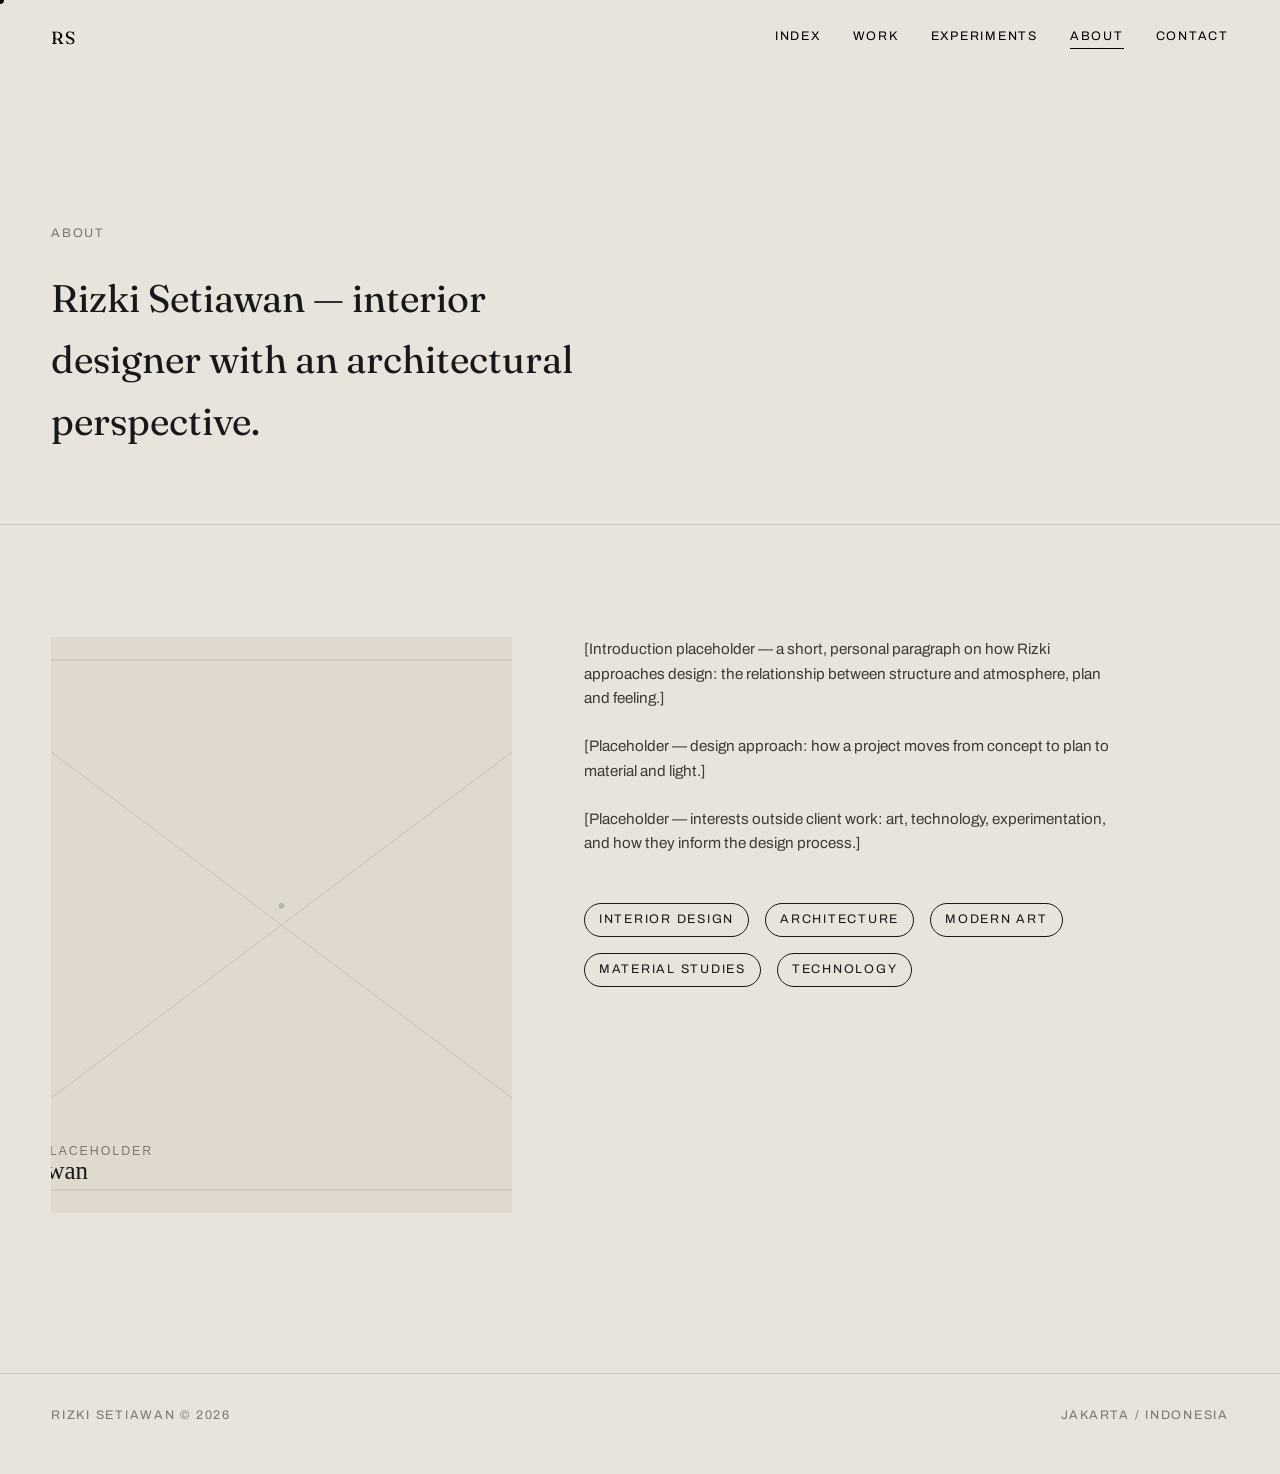
==== about.html @ 954edb59 "Initial commit - portfolio website" ====
<!DOCTYPE html>
<html lang="en">
<head>
<meta charset="UTF-8">
<meta name="viewport" content="width=device-width, initial-scale=1.0">
<title>About — Rizki Setiawan</title>
<meta name="description" content="Rizki Setiawan — Interior designer with an architectural perspective.">
<link rel="preconnect" href="https://fonts.googleapis.com">
<link rel="preconnect" href="https://fonts.gstatic.com" crossorigin>
<link href="https://fonts.googleapis.com/css2?family=Fraunces:ital,opsz,wght@0,9..144,400;0,9..144,500;1,9..144,400&family=Archivo:wght@400;500;600&display=swap" rel="stylesheet">
<link rel="icon" type="image/svg+xml" href="images/favicon.svg">
<link rel="stylesheet" href="css/tokens.css">
<link rel="stylesheet" href="css/main.css">
</head>
<body class="theme-soft">
<a class="skip-link" href="#main">Skip to content</a>
<div class="page-transition" aria-hidden="true"></div>

<header class="site-header">
  <a class="brand" href="index.html">RS</a>
  <nav class="nav-list" aria-label="Primary">
    <a href="index.html">Index</a>
    <a href="work.html">Work</a>
    <a href="experiments.html">Experiments</a>
    <a href="about.html" aria-current="page">About</a>
    <a href="contact.html">Contact</a>
  </nav>
  <button class="nav-toggle" aria-expanded="false" aria-controls="mobile-nav" aria-label="Open menu"><span></span><span></span><span></span></button>
</header>

<nav id="mobile-nav" class="mobile-nav" aria-label="Mobile">
  <a href="index.html">Index</a>
  <a href="work.html">Work</a>
  <a href="experiments.html">Experiments</a>
  <a href="about.html">About</a>
  <a href="contact.html">Contact</a>
</nav>

<main id="main">
  <section class="about-hero">
    <span class="eyebrow reveal">About</span>
    <p class="about-hero__intro reveal">Rizki Setiawan — interior designer with an architectural perspective.</p>
  </section>

  <section class="about-body">
    <div class="about-body__portrait reveal" data-cursor="Explore">
      <img src="images/about/placeholder.svg" alt="Portrait of Rizki Setiawan — placeholder">
    </div>
    <div class="about-body__text reveal">
      <p>[Introduction placeholder — a short, personal paragraph on how Rizki approaches design: the relationship between structure and atmosphere, plan and feeling.]</p>
      <p>[Placeholder — design approach: how a project moves from concept to plan to material and light.]</p>
      <p>[Placeholder — interests outside client work: art, technology, experimentation, and how they inform the design process.]</p>
      <div class="about-interests">
        <span>Interior Design</span>
        <span>Architecture</span>
        <span>Modern Art</span>
        <span>Material Studies</span>
        <span>Technology</span>
      </div>
    </div>
  </section>
</main>

<footer class="site-footer">
  <span>Rizki Setiawan © 2026</span>
  <span>Jakarta / Indonesia</span>
</footer>

<script src="https://cdnjs.cloudflare.com/ajax/libs/gsap/3.12.5/gsap.min.js"></script>
<script src="js/data.js"></script>
<script src="js/main.js"></script>
</body>
</html>
---- css/tokens.css ----
/* ==========================================================================
   RIZKI SETIAWAN — DESIGN TOKENS
   Dark Matter / Soft Space system
   ========================================================================== */

:root {
  /* ---- Dark Matter (structure, architecture) ---- */
  --dm-bg: #0D0E10;
  --dm-bg-2: #15171A;
  --dm-navy: #111A26;
  --dm-grey: #777A7D;
  --dm-warm-white: #E7E3DA;
  --dm-line: rgba(231, 227, 218, 0.14);
  --dm-line-strong: rgba(231, 227, 218, 0.28);

  /* ---- Soft Space (interior, atmosphere) ---- */
  --ss-bg: #E8E3DB;
  --ss-bg-2: #DFD9CE;
  --ss-lavender: #B8A9C1;
  --ss-pink: #C9AEB5;
  --ss-blue: #AAB8C6;
  --ss-sage: #AEB8A8;
  --ss-ink: #17181A;
  --ss-line: rgba(23, 24, 26, 0.12);

  /* ---- Typography ---- */
  --font-display: 'Fraunces', 'Iowan Old Style', Georgia, serif;
  --font-body: 'Archivo', 'Helvetica Neue', Arial, sans-serif;

  --fs-hero: clamp(3rem, 9vw, 8.5rem);
  --fs-h1: clamp(2.25rem, 5.5vw, 4.75rem);
  --fs-h2: clamp(1.6rem, 3.4vw, 2.75rem);
  --fs-h3: clamp(1.2rem, 2vw, 1.6rem);
  --fs-body: clamp(0.95rem, 1.1vw, 1.05rem);
  --fs-meta: 0.78rem;
  --fs-micro: 0.68rem;

  --lh-tight: 1.02;
  --lh-snug: 1.2;
  --lh-body: 1.6;

  --ls-meta: 0.14em;
  --ls-micro: 0.18em;

  /* ---- Spacing (8px base scale) ---- */
  --sp-1: 0.5rem;
  --sp-2: 1rem;
  --sp-3: 1.5rem;
  --sp-4: 2rem;
  --sp-5: 3rem;
  --sp-6: 4.5rem;
  --sp-7: 7rem;
  --sp-8: 10rem;
  --sp-9: 14rem;

  /* ---- Layout ---- */
  --container-max: 1600px;
  --edge: clamp(1.25rem, 4vw, 4rem);
  --grid-gap: clamp(1rem, 2vw, 2rem);

  /* ---- Motion ---- */
  --ease-editorial: cubic-bezier(0.65, 0, 0.15, 1);
  --ease-soft: cubic-bezier(0.22, 1, 0.36, 1);
  --dur-fast: 0.3s;
  --dur-mid: 0.6s;
  --dur-slow: 1.1s;
  --dur-glacial: 1.8s;

  /* ---- Structure ---- */
  --radius: 2px;
  --z-nav: 100;
  --z-cursor: 200;
  --z-transition: 300;

  /* ---- Breakpoints reference (used in media queries directly) ----
     tablet: 900px
     mobile: 600px
  */
}
---- css/main.css ----
/* ==========================================================================
   RIZKI SETIAWAN — MAIN STYLES
   ========================================================================== */

*, *::before, *::after { box-sizing: border-box; }

html {
  scroll-behavior: smooth;
}

body {
  margin: 0;
  background: var(--dm-bg);
  color: var(--dm-warm-white);
  font-family: var(--font-body);
  font-size: var(--fs-body);
  line-height: var(--lh-body);
  -webkit-font-smoothing: antialiased;
  overflow-x: hidden;
}

body.theme-soft {
  background: var(--ss-bg);
  color: var(--ss-ink);
}

img { max-width: 100%; display: block; }
a { color: inherit; text-decoration: none; }
ul { list-style: none; margin: 0; padding: 0; }
h1, h2, h3, p { margin: 0; }
button { font: inherit; background: none; border: 0; color: inherit; cursor: pointer; }

.serif { font-family: var(--font-display); font-weight: 400; }

/* ---- Focus visibility (accessibility) ---- */
a:focus-visible, button:focus-visible {
  outline: 1px solid currentColor;
  outline-offset: 4px;
}

/* ---- Skip link ---- */
.skip-link {
  position: absolute;
  left: -999px;
  top: 0;
  background: var(--dm-warm-white);
  color: var(--dm-bg);
  padding: var(--sp-2) var(--sp-3);
  z-index: 1000;
}
.skip-link:focus {
  left: var(--edge);
  top: var(--sp-2);
}

/* ---- Layout primitives ---- */
.container {
  max-width: var(--container-max);
  margin: 0 auto;
  padding: 0 var(--edge);
}

.eyebrow {
  font-family: var(--font-body);
  font-size: var(--fs-meta);
  letter-spacing: var(--ls-meta);
  text-transform: uppercase;
  color: var(--dm-grey);
  display: block;
}
.theme-soft .eyebrow { color: #7C776C; }

.section-heading {
  font-family: var(--font-display);
  font-size: var(--fs-h1);
  line-height: var(--lh-tight);
  font-weight: 400;
  letter-spacing: -0.01em;
}

/* ==========================================================================
   NAVIGATION
   ========================================================================== */

.site-header {
  position: fixed;
  inset: 0 0 auto 0;
  z-index: var(--z-nav);
  display: flex;
  align-items: center;
  justify-content: space-between;
  padding: var(--sp-3) var(--edge);
  mix-blend-mode: difference;
  color: #E7E3DA;
}

.brand {
  font-family: var(--font-display);
  font-size: 1.1rem;
  letter-spacing: 0.02em;
}

.nav-list {
  display: flex;
  gap: var(--sp-4);
}

.nav-list a {
  font-size: var(--fs-meta);
  letter-spacing: var(--ls-meta);
  text-transform: uppercase;
  position: relative;
  padding-bottom: 2px;
}

.nav-list a::after {
  content: '';
  position: absolute;
  left: 0; right: 100%;
  bottom: 0;
  height: 1px;
  background: currentColor;
  transition: right var(--dur-mid) var(--ease-soft);
}
.nav-list a:hover::after,
.nav-list a[aria-current="page"]::after {
  right: 0;
}

.nav-toggle {
  display: none;
  color: #E7E3DA;
  mix-blend-mode: difference;
  width: 32px; height: 20px;
  position: relative;
}
.nav-toggle span {
  position: absolute;
  left: 0; right: 0;
  height: 1px;
  background: currentColor;
  transition: transform var(--dur-fast) var(--ease-soft), opacity var(--dur-fast);
}
.nav-toggle span:nth-child(1) { top: 2px; }
.nav-toggle span:nth-child(2) { top: 11px; }
.nav-toggle span:nth-child(3) { top: 20px; }
.nav-toggle[aria-expanded="true"] span:nth-child(1) { transform: translateY(9px) rotate(45deg); }
.nav-toggle[aria-expanded="true"] span:nth-child(2) { opacity: 0; }
.nav-toggle[aria-expanded="true"] span:nth-child(3) { transform: translateY(-9px) rotate(-45deg); }

.mobile-nav {
  position: fixed;
  inset: 0;
  z-index: calc(var(--z-nav) - 1);
  background: var(--dm-bg);
  display: flex;
  flex-direction: column;
  justify-content: center;
  padding: var(--sp-6) var(--edge);
  transform: translateY(-100%);
  transition: transform var(--dur-mid) var(--ease-editorial);
}
.mobile-nav.is-open { transform: translateY(0); }
.mobile-nav a {
  font-family: var(--font-display);
  font-size: 2.4rem;
  padding: var(--sp-1) 0;
  display: block;
  border-bottom: 1px solid var(--dm-line);
}

@media (max-width: 900px) {
  .nav-list { display: none; }
  .nav-toggle { display: block; }
}

/* ==========================================================================
   CUSTOM CURSOR (desktop only)
   ========================================================================== */

.cursor {
  position: fixed;
  top: 0; left: 0;
  width: 8px; height: 8px;
  border-radius: 50%;
  background: var(--dm-warm-white);
  mix-blend-mode: difference;
  pointer-events: none;
  z-index: var(--z-cursor);
  transform: translate(-50%, -50%);
  transition: width var(--dur-fast) var(--ease-soft), height var(--dur-fast) var(--ease-soft), background var(--dur-fast);
  display: none;
}
.cursor-label {
  position: fixed;
  top: 0; left: 0;
  font-size: var(--fs-micro);
  letter-spacing: var(--ls-micro);
  text-transform: uppercase;
  color: var(--dm-bg);
  background: var(--dm-warm-white);
  padding: 6px 10px;
  border-radius: 999px;
  pointer-events: none;
  z-index: var(--z-cursor);
  transform: translate(-50%, -50%) scale(0);
  opacity: 0;
  transition: transform var(--dur-fast) var(--ease-soft), opacity var(--dur-fast);
  white-space: nowrap;
}
.cursor-label.is-active { transform: translate(-50%, -50%) scale(1); opacity: 1; }

@media (hover: hover) and (pointer: fine) {
  .cursor, .cursor-label { display: block; }
  body { cursor: none; }
}

/* ==========================================================================
   PAGE TRANSITION OVERLAY
   ========================================================================== */

.page-transition {
  position: fixed;
  inset: 0;
  background: var(--dm-bg);
  z-index: var(--z-transition);
  transform: translateY(100%);
  pointer-events: none;
}

/* ==========================================================================
   SECTION: INTRO
   ========================================================================== */

.intro {
  min-height: 100svh;
  display: flex;
  flex-direction: column;
  justify-content: flex-end;
  padding: var(--sp-8) var(--edge) var(--sp-6);
  position: relative;
}

.intro__meta {
  position: absolute;
  top: var(--sp-8);
  left: var(--edge);
  right: var(--edge);
  display: flex;
  justify-content: space-between;
}

.intro__name {
  font-family: var(--font-display);
  font-size: var(--fs-hero);
  line-height: var(--lh-tight);
  font-weight: 400;
  letter-spacing: -0.02em;
  overflow: hidden;
}
.intro__name span { display: inline-block; }

.intro__role {
  margin-top: var(--sp-3);
  display: flex;
  align-items: baseline;
  gap: var(--sp-3);
  flex-wrap: wrap;
}
.intro__role .eyebrow { font-size: var(--fs-body); letter-spacing: 0.06em; }

.intro__scroll {
  position: absolute;
  bottom: var(--sp-3);
  right: var(--edge);
  font-size: var(--fs-micro);
  letter-spacing: var(--ls-micro);
  text-transform: uppercase;
  color: var(--dm-grey);
  writing-mode: vertical-rl;
}

/* ==========================================================================
   SECTION: STATEMENT
   ========================================================================== */

.statement {
  padding: var(--sp-8) var(--edge);
  border-top: 1px solid var(--dm-line);
}
.statement__text {
  font-family: var(--font-display);
  font-size: clamp(2.2rem, 6vw, 5rem);
  line-height: 1.08;
  max-width: 20ch;
}
.statement__text .muted { color: var(--dm-grey); }

/* ==========================================================================
   SECTION: SELECTED WORK (editorial list)
   ========================================================================== */

.work-section { padding: var(--sp-8) 0 var(--sp-6); border-top: 1px solid var(--dm-line); }
.work-section__head {
  display: flex;
  justify-content: space-between;
  align-items: flex-end;
  padding: 0 var(--edge) var(--sp-5);
}

.project-list {
  border-top: 1px solid var(--dm-line);
}
.project-row {
  position: relative;
  border-bottom: 1px solid var(--dm-line);
  padding: var(--sp-4) var(--edge);
  display: grid;
  grid-template-columns: 3rem 1fr auto auto;
  align-items: center;
  gap: var(--sp-3);
  transition: padding var(--dur-mid) var(--ease-soft), background var(--dur-mid);
}
.project-row:hover { padding-left: calc(var(--edge) + var(--sp-3)); background: var(--dm-bg-2); }

.project-row__index { font-size: var(--fs-meta); color: var(--dm-grey); }
.project-row__title {
  font-family: var(--font-display);
  font-size: clamp(1.5rem, 3.4vw, 3rem);
  letter-spacing: -0.01em;
  transition: color var(--dur-fast);
}
.project-row__category, .project-row__year {
  font-size: var(--fs-meta);
  letter-spacing: var(--ls-meta);
  text-transform: uppercase;
  color: var(--dm-grey);
  text-align: right;
}

.project-preview {
  position: fixed;
  top: 0; left: 0;
  width: 340px;
  height: 220px;
  overflow: hidden;
  pointer-events: none;
  opacity: 0;
  z-index: 50;
  transform: translate(-50%, -50%) scale(0.94);
  transition: opacity var(--dur-fast) var(--ease-soft);
}
.project-preview.is-visible { opacity: 1; }
.project-preview img { width: 100%; height: 100%; object-fit: cover; }

@media (max-width: 900px) {
  .project-row { grid-template-columns: 2rem 1fr; row-gap: var(--sp-1); }
  .project-row__category, .project-row__year { display: none; }
  .project-preview { display: none; }
}

/* ==========================================================================
   SECTION: FEATURED PROJECT
   ========================================================================== */

.featured { border-top: 1px solid var(--dm-line); padding: var(--sp-7) 0; }
.featured__frame {
  position: relative;
  width: 100%;
  aspect-ratio: 16/9;
  overflow: hidden;
  background: var(--dm-bg-2);
}
.featured__frame img { width: 100%; height: 100%; object-fit: cover; }
.featured__body {
  display: grid;
  grid-template-columns: repeat(4, 1fr);
  gap: var(--sp-3);
  padding: var(--sp-4) var(--edge) 0;
}
.featured__title {
  grid-column: span 2;
  font-family: var(--font-display);
  font-size: var(--fs-h2);
}
.featured__meta dt { font-size: var(--fs-micro); letter-spacing: var(--ls-micro); text-transform: uppercase; color: var(--dm-grey); }
.featured__meta dd { margin: 0 0 var(--sp-2); font-size: var(--fs-body); }

@media (max-width: 900px) {
  .featured__body { grid-template-columns: 1fr 1fr; }
  .featured__title { grid-column: span 2; }
}

/* ==========================================================================
   SECTION: STRUCTURE (Dark Matter)
   ========================================================================== */

.structure {
  border-top: 1px solid var(--dm-line);
  padding: var(--sp-8) 0;
  background:
    linear-gradient(var(--dm-line) 1px, transparent 1px) 0 0 / 100% 64px,
    linear-gradient(90deg, var(--dm-line) 1px, transparent 1px) 0 0 / 64px 100%,
    var(--dm-navy);
}
.structure__head { padding: 0 var(--edge) var(--sp-6); }
.structure__head .statement__text { max-width: 16ch; }

.structure__grid {
  display: grid;
  grid-template-columns: repeat(3, 1fr);
  gap: 1px;
  background: var(--dm-line);
  margin: 0 var(--edge);
}
.structure__item {
  background: var(--dm-navy);
  padding: var(--sp-4);
  aspect-ratio: 4/5;
  display: flex;
  flex-direction: column;
  justify-content: space-between;
}
.structure__item img { width: 100%; flex: 1; object-fit: contain; transition: transform var(--dur-mid) var(--ease-soft); }
.structure__item:hover img { transform: scale(1.03); }
.structure__item figcaption { font-size: var(--fs-meta); letter-spacing: var(--ls-meta); text-transform: uppercase; color: var(--dm-grey); margin-top: var(--sp-2); }

@media (max-width: 900px) {
  .structure__grid { grid-template-columns: 1fr 1fr; }
}
@media (max-width: 600px) {
  .structure__grid { grid-template-columns: 1fr; margin: 0 var(--edge); }
}

/* ==========================================================================
   SECTION: SOFT SPACE (transitional → light)
   ========================================================================== */

.soft-transition {
  height: var(--sp-9);
  background: linear-gradient(180deg, var(--dm-navy) 0%, var(--ss-bg) 100%);
}

.soft-space {
  background: var(--ss-bg);
  color: var(--ss-ink);
  padding: var(--sp-7) 0 var(--sp-8);
}
.soft-space .eyebrow { color: #7C776C; }
.soft-space__head { padding: 0 var(--edge) var(--sp-6); }
.soft-space__statement {
  font-family: var(--font-display);
  font-size: clamp(2.2rem, 6vw, 5rem);
  line-height: 1.08;
  max-width: 18ch;
}

.soft-space__gallery {
  display: grid;
  grid-template-columns: 1.3fr 1fr;
  gap: var(--grid-gap);
  padding: 0 var(--edge);
  align-items: end;
}
.soft-space__gallery figure { margin: 0; }
.soft-space__gallery img { width: 100%; aspect-ratio: 4/5; object-fit: cover; }
.soft-space__gallery .tall { aspect-ratio: 3/4; }
.soft-space__gallery figcaption {
  font-size: var(--fs-meta); letter-spacing: var(--ls-meta); text-transform: uppercase;
  color: #7C776C; margin-top: var(--sp-2);
}
.accent-swatch { display: inline-block; width: 10px; height: 10px; border-radius: 50%; margin-right: 6px; vertical-align: middle; }

@media (max-width: 900px) {
  .soft-space__gallery { grid-template-columns: 1fr; }
}

/* ==========================================================================
   SECTION: EXPERIMENTS PREVIEW / ABOUT PREVIEW (on homepage, light theme)
   ========================================================================== */

.preview-band {
  background: var(--ss-bg);
  color: var(--ss-ink);
  border-top: 1px solid var(--ss-line);
  padding: var(--sp-7) var(--edge);
  display: grid;
  grid-template-columns: 1fr 1fr;
  gap: var(--sp-5);
  align-items: center;
}
.preview-band__text { max-width: 46ch; }
.preview-band__text p { margin-top: var(--sp-2); color: #4A473F; }
.preview-band__visual { aspect-ratio: 5/4; overflow: hidden; }
.preview-band__visual img { width: 100%; height: 100%; object-fit: cover; }
.preview-band .link-arrow { margin-top: var(--sp-3); display: inline-block; }

@media (max-width: 900px) {
  .preview-band { grid-template-columns: 1fr; }
  .preview-band__visual { order: -1; }
}

.link-arrow {
  font-size: var(--fs-meta); letter-spacing: var(--ls-meta); text-transform: uppercase;
  border-bottom: 1px solid currentColor;
  padding-bottom: 2px;
}

/* ==========================================================================
   SECTION: CONTACT
   ========================================================================== */

.contact {
  background: var(--ss-bg);
  color: var(--ss-ink);
  padding: var(--sp-8) var(--edge) var(--sp-6);
  border-top: 1px solid var(--ss-line);
}
.contact__statement {
  font-family: var(--font-display);
  font-size: clamp(2.6rem, 8vw, 6.5rem);
  line-height: 0.98;
}
.contact__links {
  margin-top: var(--sp-6);
  display: grid;
  grid-template-columns: repeat(4, auto);
  gap: var(--sp-5);
}
.contact__links a { font-size: var(--fs-meta); letter-spacing: var(--ls-meta); text-transform: uppercase; border-bottom: 1px solid var(--ss-ink); padding-bottom: 2px; }
.contact__links .placeholder { color: #9A9488; border-bottom-color: #C7C1B4; cursor: default; }

@media (max-width: 600px) {
  .contact__links { grid-template-columns: 1fr 1fr; }
}

/* ==========================================================================
   EXPERIMENTS GRID
   ========================================================================== */

.experiments-hero { padding: var(--sp-9) var(--edge) var(--sp-5); border-bottom: 1px solid var(--dm-line); }
.experiments-hero__intro { max-width: 56ch; margin-top: var(--sp-3); color: var(--dm-grey); }

.experiment-grid {
  display: grid;
  grid-template-columns: repeat(3, 1fr);
  gap: var(--grid-gap);
  padding: var(--sp-6) var(--edge) var(--sp-8);
}
.experiment-item { margin: 0; }
.experiment-item:nth-child(3n+2) { margin-top: var(--sp-6); }
.experiment-item img { width: 100%; aspect-ratio: 3/4; object-fit: cover; background: var(--dm-bg-2); }
.experiment-item figcaption {
  display: flex; justify-content: space-between;
  margin-top: var(--sp-2);
  font-size: var(--fs-meta); letter-spacing: var(--ls-meta); text-transform: uppercase; color: var(--dm-grey);
}

@media (max-width: 900px) {
  .experiment-grid { grid-template-columns: 1fr 1fr; }
  .experiment-item:nth-child(3n+2) { margin-top: 0; }
  .experiment-item:nth-child(2n) { margin-top: var(--sp-5); }
}
@media (max-width: 600px) {
  .experiment-grid { grid-template-columns: 1fr; }
  .experiment-item:nth-child(2n) { margin-top: 0; }
}

/* ==========================================================================
   ABOUT PAGE
   ========================================================================== */

.about-hero { padding: var(--sp-9) var(--edge) var(--sp-6); border-bottom: 1px solid var(--ss-line); background: var(--ss-bg); color: var(--ss-ink); }
.about-hero__intro { font-size: clamp(1.6rem, 3vw, 2.4rem); font-family: var(--font-display); max-width: 22ch; margin-top: var(--sp-3); }
.about-body { background: var(--ss-bg); color: var(--ss-ink); padding: var(--sp-7) var(--edge) var(--sp-8); display: grid; grid-template-columns: 1fr 1.4fr; gap: var(--sp-6); }
.about-body__portrait img { width: 100%; aspect-ratio: 4/5; object-fit: cover; }
.about-body__text p { max-width: 60ch; color: #3E3B34; }
.about-body__text p + p { margin-top: var(--sp-3); }
.about-interests { margin-top: var(--sp-5); display: flex; flex-wrap: wrap; gap: var(--sp-2); }
.about-interests span { font-size: var(--fs-meta); letter-spacing: var(--ls-meta); text-transform: uppercase; border: 1px solid var(--ss-ink); border-radius: 999px; padding: 6px 14px; }

@media (max-width: 900px) {
  .about-body { grid-template-columns: 1fr; }
}

/* ==========================================================================
   CONTACT PAGE
   ========================================================================== */

.contact-page { min-height: 100svh; display: flex; flex-direction: column; justify-content: center; }

/* ==========================================================================
   FOOTER
   ========================================================================== */

.site-footer {
  background: var(--ss-bg);
  color: #7C776C;
  padding: var(--sp-4) var(--edge) var(--sp-5);
  border-top: 1px solid var(--ss-line);
  display: flex;
  justify-content: space-between;
  font-size: var(--fs-meta);
  letter-spacing: var(--ls-meta);
  text-transform: uppercase;
}

/* ==========================================================================
   REVEAL ANIMATION HOOKS
   ========================================================================== */

.reveal { opacity: 0; transform: translateY(24px); }
.reveal.is-visible { opacity: 1; transform: translateY(0); transition: opacity var(--dur-slow) var(--ease-soft), transform var(--dur-slow) var(--ease-soft); }

@media (prefers-reduced-motion: reduce) {
  * { animation-duration: 0.01ms !important; transition-duration: 0.01ms !important; scroll-behavior: auto !important; }
  .reveal { opacity: 1; transform: none; }
}
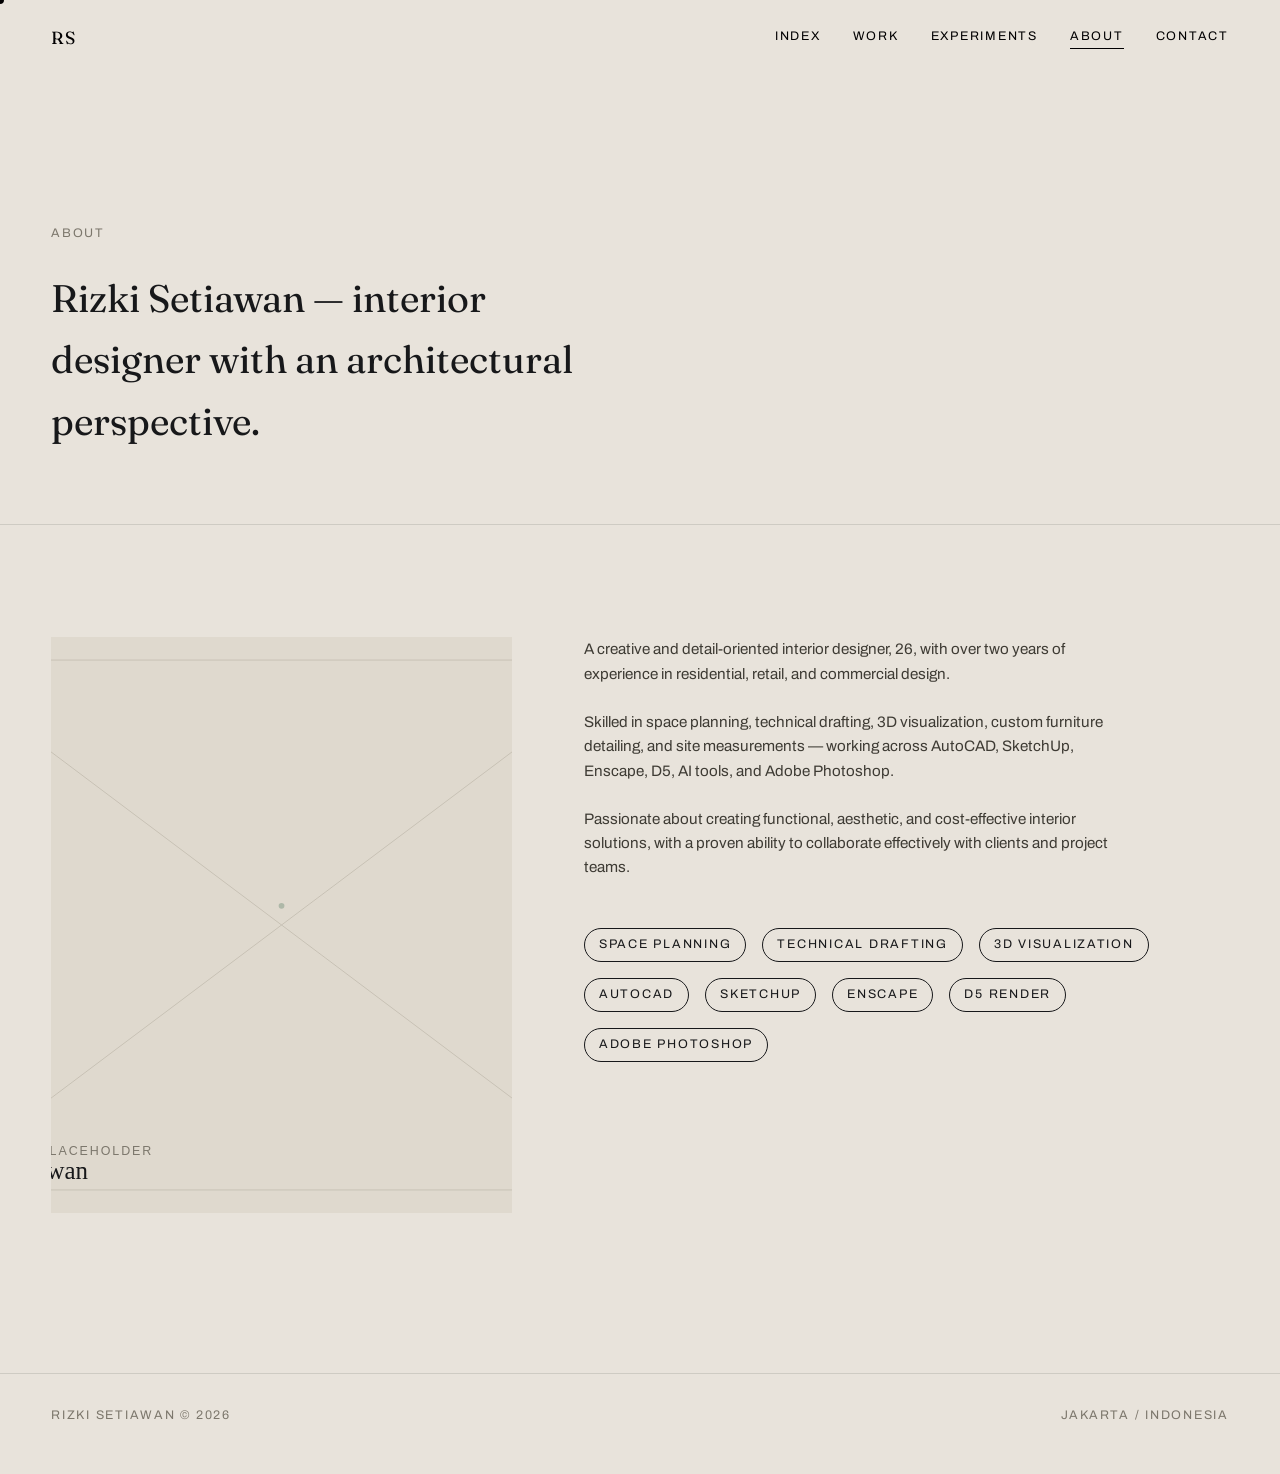
==== commit 21cf6eaf: "Update about & contact info" ====
--- a/about.html
+++ b/about.html
@@ -47,15 +47,18 @@
       <img src="images/about/placeholder.svg" alt="Portrait of Rizki Setiawan — placeholder">
     </div>
     <div class="about-body__text reveal">
-      <p>[Introduction placeholder — a short, personal paragraph on how Rizki approaches design: the relationship between structure and atmosphere, plan and feeling.]</p>
-      <p>[Placeholder — design approach: how a project moves from concept to plan to material and light.]</p>
-      <p>[Placeholder — interests outside client work: art, technology, experimentation, and how they inform the design process.]</p>
+      <p>A creative and detail-oriented interior designer, 26, with over two years of experience in residential, retail, and commercial design.</p>
+      <p>Skilled in space planning, technical drafting, 3D visualization, custom furniture detailing, and site measurements — working across AutoCAD, SketchUp, Enscape, D5, AI tools, and Adobe Photoshop.</p>
+      <p>Passionate about creating functional, aesthetic, and cost-effective interior solutions, with a proven ability to collaborate effectively with clients and project teams.</p>
       <div class="about-interests">
-        <span>Interior Design</span>
-        <span>Architecture</span>
-        <span>Modern Art</span>
-        <span>Material Studies</span>
-        <span>Technology</span>
+        <span>Space Planning</span>
+        <span>Technical Drafting</span>
+        <span>3D Visualization</span>
+        <span>AutoCAD</span>
+        <span>SketchUp</span>
+        <span>Enscape</span>
+        <span>D5 Render</span>
+        <span>Adobe Photoshop</span>
       </div>
     </div>
   </section>
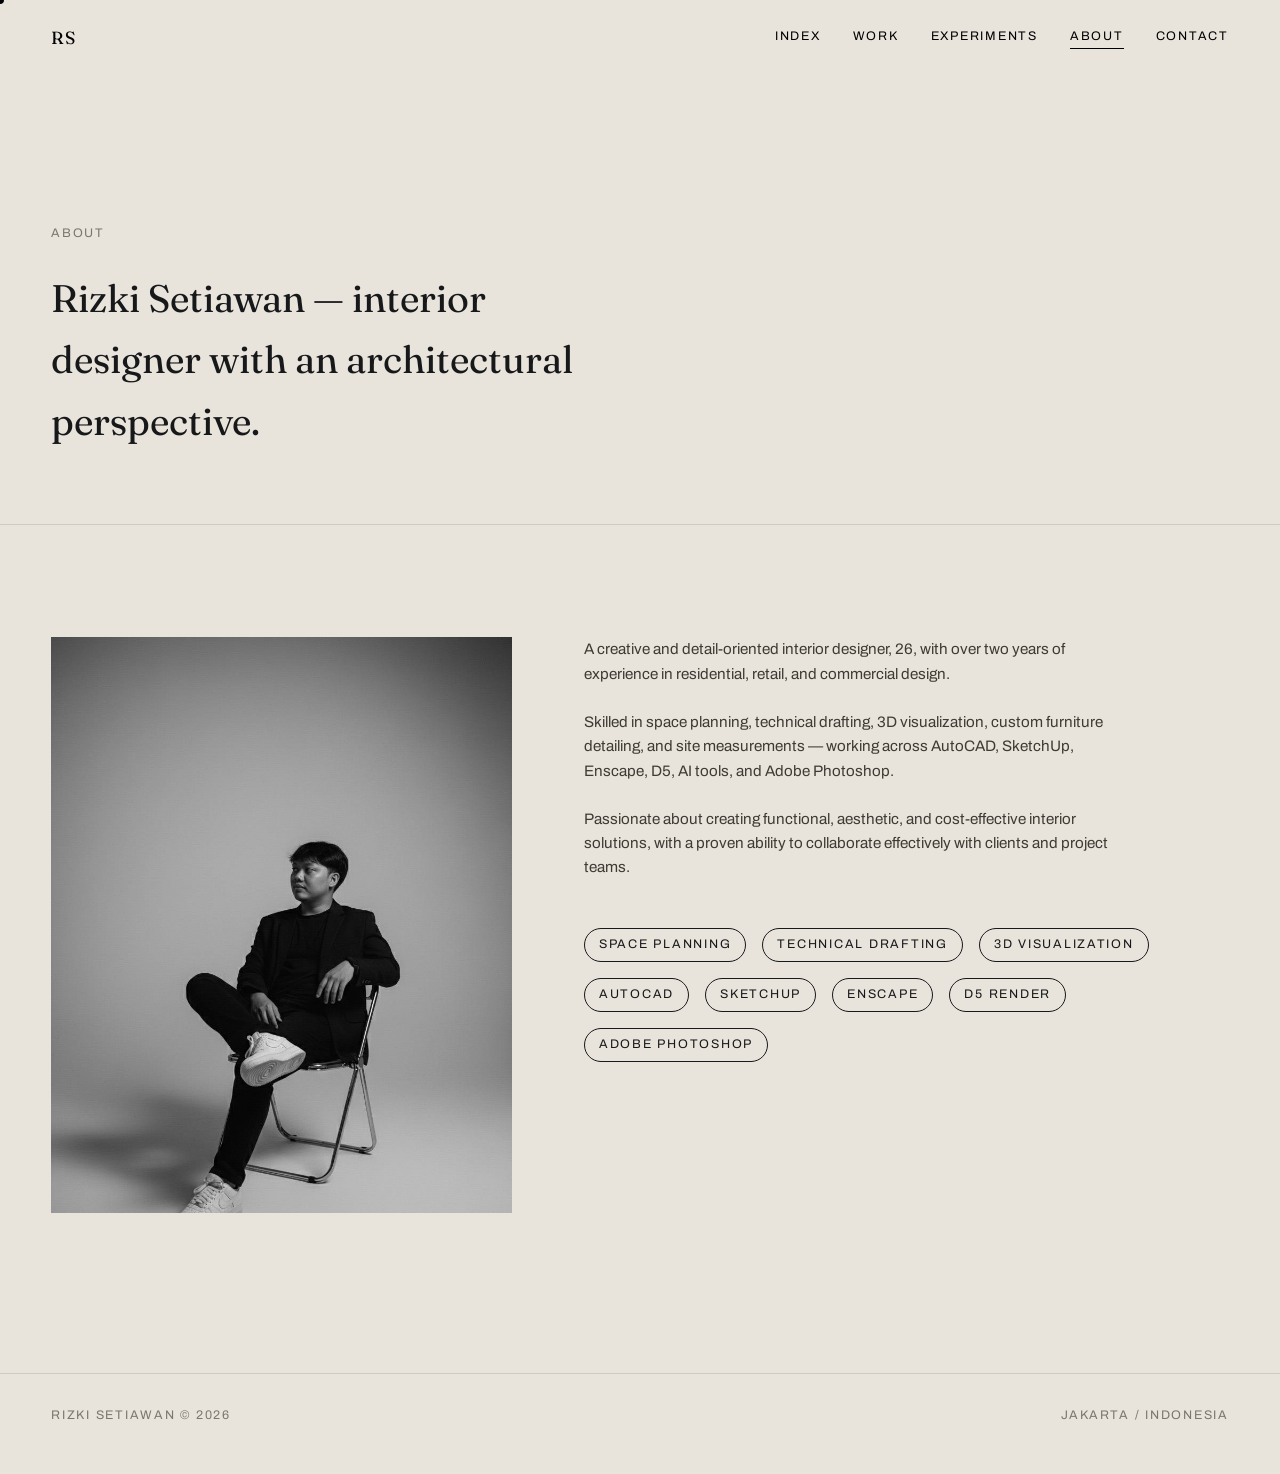
==== commit e9fcea8e: "pp" ====
--- a/about.html
+++ b/about.html
@@ -44,7 +44,7 @@
 
   <section class="about-body">
     <div class="about-body__portrait reveal" data-cursor="Explore">
-      <img src="images/about/placeholder.svg" alt="Portrait of Rizki Setiawan — placeholder">
+      <img src="images/about/rizki-portrait.jpg" alt="Portrait of Rizki Setiawan">
     </div>
     <div class="about-body__text reveal">
       <p>A creative and detail-oriented interior designer, 26, with over two years of experience in residential, retail, and commercial design.</p>
--- a/css/main.css
+++ b/css/main.css
@@ -92,6 +92,14 @@
   padding: var(--sp-3) var(--edge);
   mix-blend-mode: difference;
   color: #E7E3DA;
+  transition: transform var(--dur-mid) var(--ease-soft);
+}
+.site-header.nav-hidden {
+  transform: translateY(-120%);
+}
+@media (prefers-reduced-motion: reduce) {
+  .site-header { transition: none; }
+  .site-header.nav-hidden { transform: none; }
 }
 
 .brand {
@@ -347,8 +355,9 @@
   pointer-events: none;
   opacity: 0;
   z-index: 50;
-  transform: translate(-50%, -50%) scale(0.94);
-  transition: opacity var(--dur-fast) var(--ease-soft);
+  --tilt: 0deg;
+  transform: translate(-50%, -50%) scale(0.94) rotate(var(--tilt));
+  transition: opacity var(--dur-fast) var(--ease-soft), transform 0.4s var(--ease-soft);
 }
 .project-preview.is-visible { opacity: 1; }
 .project-preview img { width: 100%; height: 100%; object-fit: cover; }
@@ -463,8 +472,10 @@
   align-items: end;
 }
 .soft-space__gallery figure { margin: 0; }
-.soft-space__gallery img { width: 100%; aspect-ratio: 4/5; object-fit: cover; }
-.soft-space__gallery .tall { aspect-ratio: 3/4; }
+.soft-space__gallery .media-frame { overflow: hidden; }
+.soft-space__gallery img { width: 100%; aspect-ratio: 4/5; object-fit: cover; transition: transform 0.6s var(--ease-soft); }
+.soft-space__gallery .media-frame:hover img { transform: scale(1.05); }
+.soft-space__gallery .tall img { aspect-ratio: 3/4; }
 .soft-space__gallery figcaption {
   font-size: var(--fs-meta); letter-spacing: var(--ls-meta); text-transform: uppercase;
   color: #7C776C; margin-top: var(--sp-2);
@@ -492,7 +503,8 @@
 .preview-band__text { max-width: 46ch; }
 .preview-band__text p { margin-top: var(--sp-2); color: #4A473F; }
 .preview-band__visual { aspect-ratio: 5/4; overflow: hidden; }
-.preview-band__visual img { width: 100%; height: 100%; object-fit: cover; }
+.preview-band__visual img { width: 100%; height: 100%; object-fit: cover; transition: transform 0.6s var(--ease-soft); }
+.preview-band__visual:hover img { transform: scale(1.06); }
 .preview-band .link-arrow { margin-top: var(--sp-3); display: inline-block; }
 
 @media (max-width: 900px) {
@@ -549,7 +561,9 @@
 }
 .experiment-item { margin: 0; }
 .experiment-item:nth-child(3n+2) { margin-top: var(--sp-6); }
-.experiment-item img { width: 100%; aspect-ratio: 3/4; object-fit: cover; background: var(--dm-bg-2); }
+.experiment-item .media-frame { overflow: hidden; background: var(--dm-bg-2); }
+.experiment-item img { width: 100%; aspect-ratio: 3/4; object-fit: cover; transition: transform 0.6s var(--ease-soft); }
+.experiment-item .media-frame:hover img { transform: scale(1.06); }
 .experiment-item figcaption {
   display: flex; justify-content: space-between;
   margin-top: var(--sp-2);
@@ -573,7 +587,9 @@
 .about-hero { padding: var(--sp-9) var(--edge) var(--sp-6); border-bottom: 1px solid var(--ss-line); background: var(--ss-bg); color: var(--ss-ink); }
 .about-hero__intro { font-size: clamp(1.6rem, 3vw, 2.4rem); font-family: var(--font-display); max-width: 22ch; margin-top: var(--sp-3); }
 .about-body { background: var(--ss-bg); color: var(--ss-ink); padding: var(--sp-7) var(--edge) var(--sp-8); display: grid; grid-template-columns: 1fr 1.4fr; gap: var(--sp-6); }
-.about-body__portrait img { width: 100%; aspect-ratio: 4/5; object-fit: cover; }
+.about-body__portrait { overflow: hidden; }
+.about-body__portrait img { width: 100%; aspect-ratio: 4/5; object-fit: cover; transition: transform 0.6s var(--ease-soft); }
+.about-body__portrait:hover img { transform: scale(1.05); }
 .about-body__text p { max-width: 60ch; color: #3E3B34; }
 .about-body__text p + p { margin-top: var(--sp-3); }
 .about-interests { margin-top: var(--sp-5); display: flex; flex-wrap: wrap; gap: var(--sp-2); }
@@ -606,6 +622,60 @@
 }
 
 /* ==========================================================================
+   MARQUEE (moving text strip)
+   ========================================================================== */
+
+.marquee {
+  overflow: hidden;
+  border-top: 1px solid var(--dm-line);
+  padding: var(--sp-3) 0;
+  white-space: nowrap;
+}
+.marquee__track {
+  display: inline-flex;
+  animation: marquee-scroll 28s linear infinite;
+}
+.marquee__track span {
+  font-family: var(--font-display);
+  font-style: italic;
+  font-size: clamp(1.4rem, 3vw, 2.4rem);
+  padding: 0 var(--sp-4);
+  color: var(--dm-warm-white);
+  opacity: 0.9;
+  display: inline-flex;
+  align-items: center;
+  gap: var(--sp-4);
+}
+.marquee__track span::after {
+  content: '—';
+  margin-left: var(--sp-4);
+  color: var(--dm-grey);
+  font-style: normal;
+}
+@keyframes marquee-scroll {
+  from { transform: translateX(0); }
+  to { transform: translateX(-50%); }
+}
+.marquee:hover .marquee__track { animation-play-state: paused; }
+
+/* ==========================================================================
+   KEN BURNS (slow continuous zoom on hero imagery)
+   ========================================================================== */
+
+.kenburns {
+  animation: kenburns-zoom 22s ease-in-out infinite alternate;
+}
+@keyframes kenburns-zoom {
+  from { transform: scale(1); }
+  to { transform: scale(1.07); }
+}
+
+@media (prefers-reduced-motion: reduce) {
+  .marquee__track { animation: none; }
+  .kenburns { animation: none; }
+}
+
+/* ==========================================================================
    REVEAL ANIMATION HOOKS
    ========================================================================== */
 
